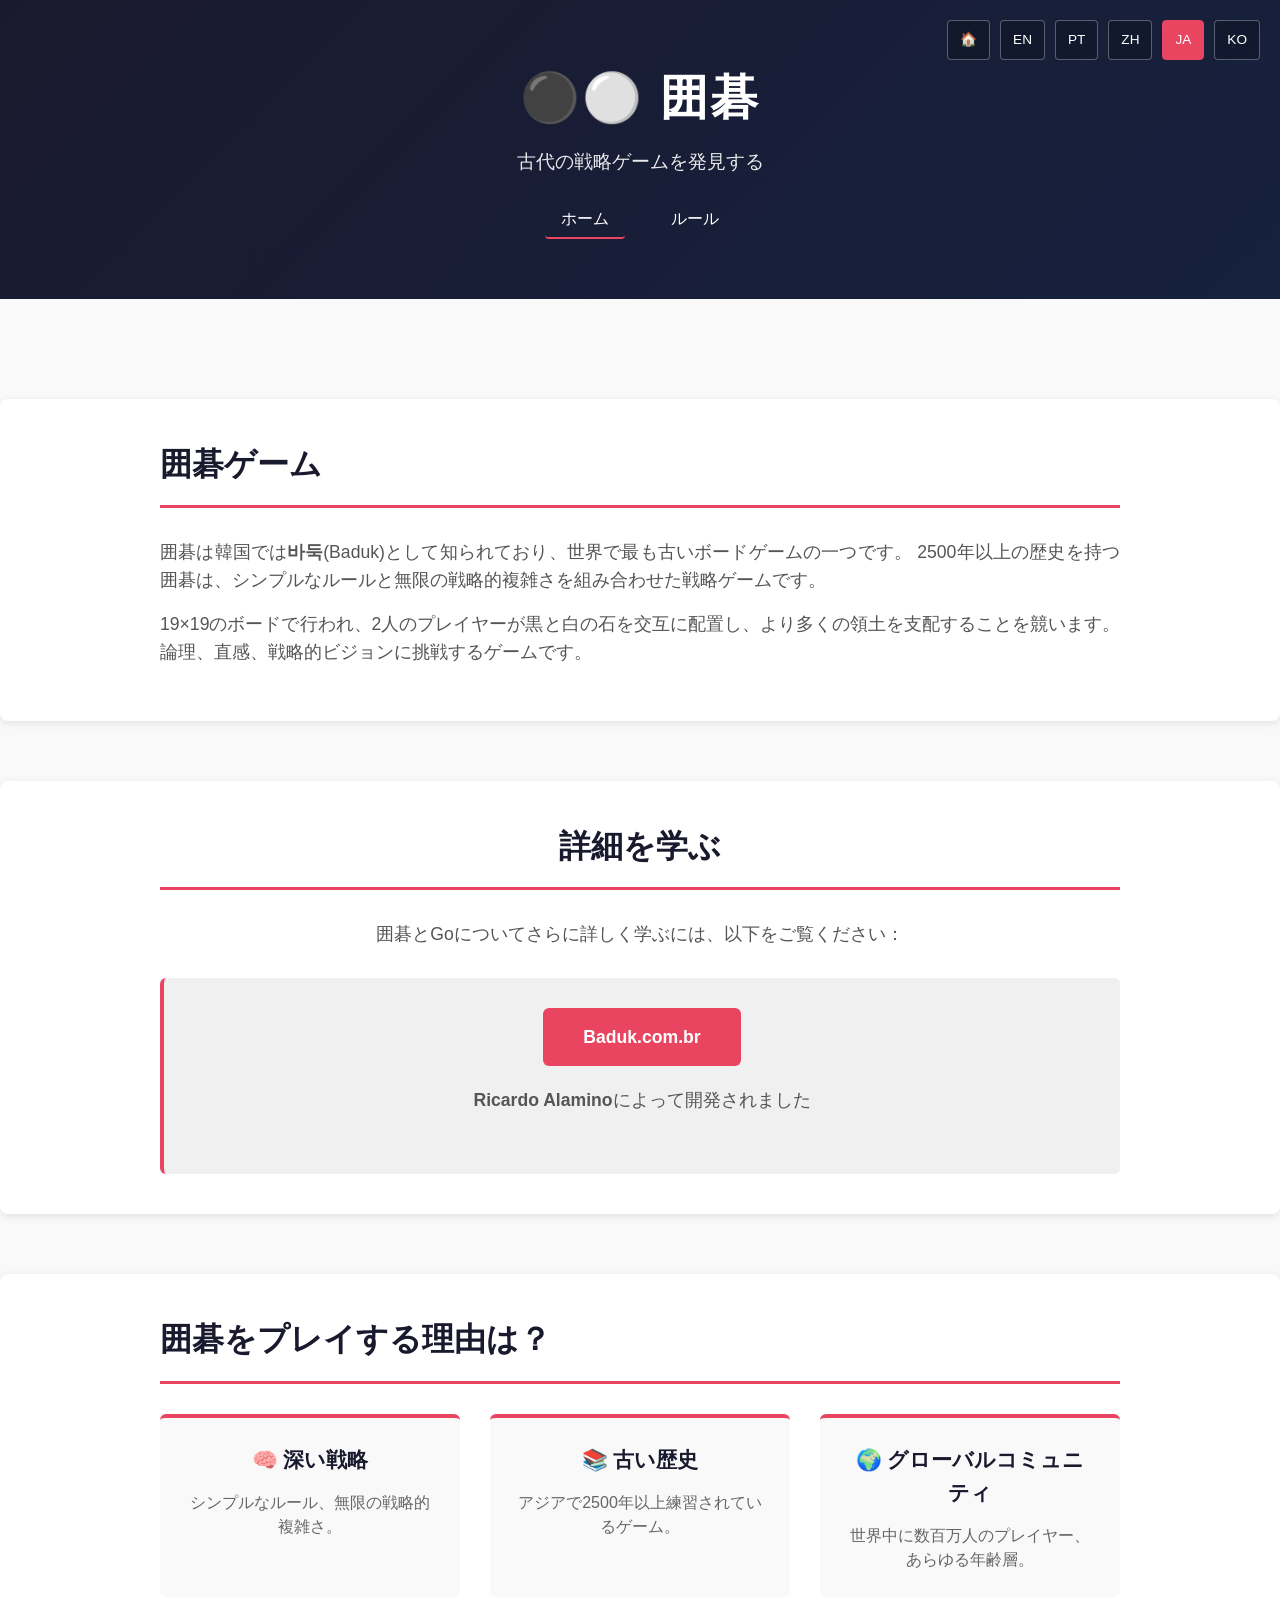
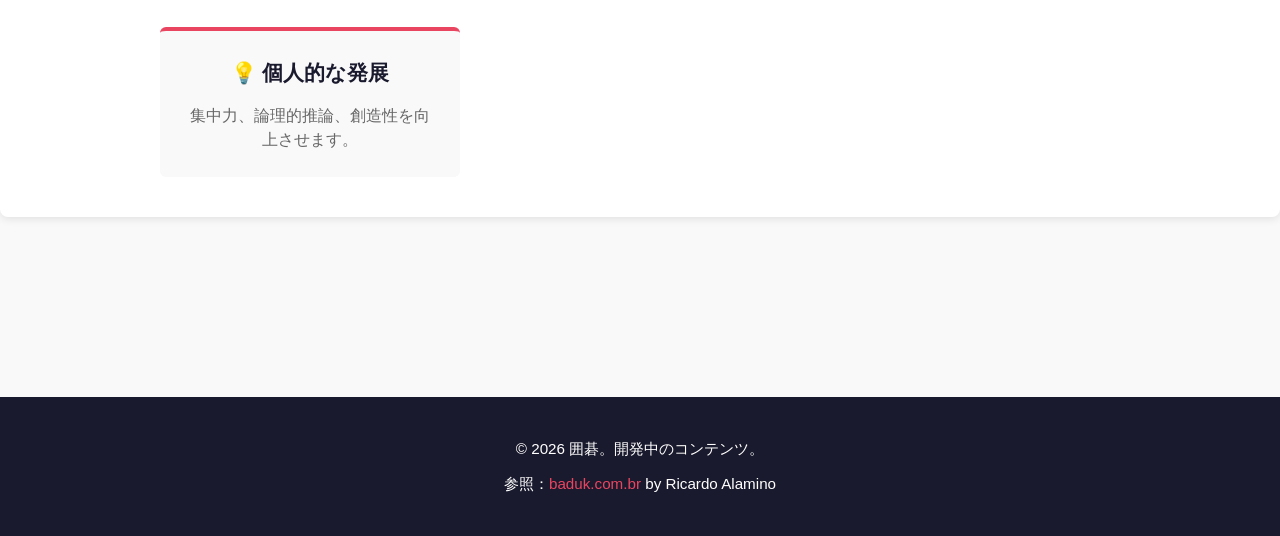
==== index-ja.html @ 53584274 "Initial commit: static Go/Baduk site, 5 languages" ====
<!DOCTYPE html>
<html lang="ja">
<head>
    <meta charset="UTF-8">
    <meta name="viewport" content="width=device-width, initial-scale=1.0">
    <meta name="description" content="囲碁 (Go/Baduk) - 2500年以上の歴史を持つ古代の戦略ゲーム。深さ無限、戦略的複雑さを持つこのゲームについて学びましょう。">
    <meta name="keywords" content="囲碁, Go, Baduk, ゲーム, 戦略, ボードゲーム, 古代ゲーム, 19x19">
    <meta property="og:title" content="囲碁 - 古代の戦略ゲーム">
    <meta property="og:description" content="2500年以上の歴史を持つ古代の戦略ゲーム。世界中で数百万人が囲碁をプレイする理由を発見してください。">
    <meta property="og:image" content="https://ricalamino.github.io/site-openclaw/og-image.png">
    <meta property="og:url" content="https://ricalamino.github.io/site-openclaw/index-ja.html">
    <meta property="og:type" content="website">
    <meta name="twitter:card" content="summary_large_image">
    <meta name="twitter:title" content="囲碁 - 古代の戦略ゲーム">
    <meta name="twitter:description" content="2500年以上の歴史を持つ古代の戦略ゲーム。世界中で数百万人が囲碁をプレイする理由を発見してください。">
    <meta name="twitter:image" content="https://ricalamino.github.io/site-openclaw/og-image.png">
    <link rel="canonical" href="https://ricalamino.github.io/site-openclaw/index-ja.html">
    <title>囲碁 - 古代の戦略ゲーム</title>
    <link rel="stylesheet" href="shared-styles.css">
</head>
<body>
    <header>
        <div class="language-selector">
            <a href="index.html" class="lang-btn">🏠</a>
            <a href="index-en.html" class="lang-btn">EN</a>
            <a href="index-pt.html" class="lang-btn">PT</a>
            <a href="index-zh.html" class="lang-btn">ZH</a>
            <a href="index-ja.html" class="lang-btn active">JA</a>
            <a href="index-ko.html" class="lang-btn">KO</a>
        </div>
        <div class="container">
            <h1>⚫⚪ 囲碁</h1>
            <p class="tagline">古代の戦略ゲームを発見する</p>
            <nav class="main-nav">
                <a href="index-ja.html" class="nav-link active">ホーム</a>
                <a href="rules-ja.html" class="nav-link">ルール</a>
            </nav>
        </div>
    </header>

    <main>
        <section class="intro">
            <div class="container">
                <h2>囲碁ゲーム</h2>
                <p>
                    囲碁は韓国では<strong>바둑</strong>(Baduk)として知られており、世界で最も古いボードゲームの一つです。
                    2500年以上の歴史を持つ囲碁は、シンプルなルールと無限の戦略的複雑さを組み合わせた戦略ゲームです。
                </p>
                <p>
                    19×19のボードで行われ、2人のプレイヤーが黒と白の石を交互に配置し、より多くの領土を支配することを競います。
                    論理、直感、戦略的ビジョンに挑戦するゲームです。
                </p>
            </div>
        </section>

        <section class="learn-more">
            <div class="container">
                <h2>詳細を学ぶ</h2>
                <p>囲碁とGoについてさらに詳しく学ぶには、以下をご覧ください：</p>
                <div class="link-box">
                    <a href="https://www.baduk.com.br" target="_blank" class="cta-button">Baduk.com.br</a>
                    <p class="credit"><strong>Ricardo Alamino</strong>によって開発されました</p>
                </div>
            </div>
        </section>

        <section class="features">
            <div class="container">
                <h2>囲碁をプレイする理由は？</h2>
                <div class="feature-grid">
                    <div class="feature-card">
                        <h3>🧠 深い戦略</h3>
                        <p>シンプルなルール、無限の戦略的複雑さ。</p>
                    </div>
                    <div class="feature-card">
                        <h3>📚 古い歴史</h3>
                        <p>アジアで2500年以上練習されているゲーム。</p>
                    </div>
                    <div class="feature-card">
                        <h3>🌍 グローバルコミュニティ</h3>
                        <p>世界中に数百万人のプレイヤー、あらゆる年齢層。</p>
                    </div>
                    <div class="feature-card">
                        <h3>💡 個人的な発展</h3>
                        <p>集中力、論理的推論、創造性を向上させます。</p>
                    </div>
                </div>
            </div>
        </section>
    </main>

    <footer>
        <div class="container">
            <p>&copy; 2026 囲碁。開発中のコンテンツ。</p>
            <p>参照：<a href="https://www.baduk.com.br" target="_blank">baduk.com.br</a> by Ricardo Alamino</p>
        </div>
    </footer>

    <script>
        localStorage.setItem('baduk-language', 'ja');
    </script>
</body>
</html>
---- shared-styles.css ----
/* Reset e estilos base */
* {
    margin: 0;
    padding: 0;
    box-sizing: border-box;
}

body {
    font-family: -apple-system, BlinkMacSystemFont, 'Segoe UI', Roboto, 'Helvetica Neue', Arial, sans-serif;
    line-height: 1.6;
    color: #333;
    background-color: #f9f9f9;
}

/* Container */
.container {
    max-width: 1000px;
    margin: 0 auto;
    padding: 0 20px;
}

/* Language Selector */
.language-selector {
    position: absolute;
    top: 20px;
    right: 20px;
    display: flex;
    gap: 10px;
    z-index: 100;
}

.lang-btn {
    padding: 8px 12px;
    border: 1px solid rgba(255, 255, 255, 0.3);
    background-color: rgba(0, 0, 0, 0.2);
    color: white;
    text-decoration: none;
    border-radius: 4px;
    font-size: 0.85rem;
    font-weight: 500;
    transition: all 0.3s ease;
    cursor: pointer;
}

.lang-btn:hover {
    background-color: rgba(0, 0, 0, 0.4);
    border-color: rgba(255, 255, 255, 0.6);
}

.lang-btn.active {
    background-color: #e94560;
    border-color: #e94560;
}

/* Header */
header {
    background: linear-gradient(135deg, #1a1a2e 0%, #16213e 100%);
    color: white;
    padding: 60px 0;
    text-align: center;
    position: relative;
}

header h1 {
    font-size: 3rem;
    margin-bottom: 10px;
    font-weight: 700;
    letter-spacing: 2px;
}

.tagline {
    font-size: 1.2rem;
    opacity: 0.9;
    font-weight: 300;
    margin-bottom: 20px;
}

/* Main navigation */
.main-nav {
    display: flex;
    justify-content: center;
    gap: 30px;
    flex-wrap: wrap;
}

.nav-link {
    color: white;
    text-decoration: none;
    font-size: 1rem;
    font-weight: 500;
    padding: 8px 16px;
    border-radius: 4px;
    transition: background-color 0.3s ease, color 0.3s ease;
}

.nav-link:hover {
    background-color: rgba(233, 69, 96, 0.3);
}

.nav-link.active {
    border-bottom: 2px solid #e94560;
    padding-bottom: 6px;
}

/* Main */
main {
    padding: 40px 0;
}

section {
    margin: 60px 0;
}

section h2 {
    font-size: 2rem;
    margin-bottom: 30px;
    color: #1a1a2e;
    border-bottom: 3px solid #e94560;
    padding-bottom: 15px;
}

/* Intro Section */
.intro {
    background-color: white;
    padding: 40px;
    border-radius: 8px;
    box-shadow: 0 2px 8px rgba(0, 0, 0, 0.1);
}

.intro p {
    font-size: 1.1rem;
    margin-bottom: 15px;
    text-align: justify;
    color: #555;
}

/* Learn More Section */
.learn-more {
    text-align: center;
    padding: 40px;
    background-color: white;
    border-radius: 8px;
    box-shadow: 0 2px 8px rgba(0, 0, 0, 0.1);
}

.learn-more p {
    font-size: 1.1rem;
    margin-bottom: 30px;
    color: #555;
}

.link-box {
    padding: 30px;
    background-color: #f0f0f0;
    border-radius: 6px;
    border-left: 4px solid #e94560;
}

.cta-button {
    display: inline-block;
    padding: 15px 40px;
    background-color: #e94560;
    color: white;
    text-decoration: none;
    border-radius: 6px;
    font-size: 1.1rem;
    font-weight: 600;
    transition: background-color 0.3s ease, transform 0.2s ease;
}

.cta-button:hover {
    background-color: #d63350;
    transform: translateY(-2px);
}

.credit {
    margin-top: 20px;
    font-size: 0.95rem;
    color: #666;
}

/* Features Section */
.features {
    background-color: white;
    padding: 40px;
    border-radius: 8px;
    box-shadow: 0 2px 8px rgba(0, 0, 0, 0.1);
}

.feature-grid {
    display: grid;
    grid-template-columns: repeat(auto-fit, minmax(250px, 1fr));
    gap: 30px;
    margin-top: 30px;
}

.feature-card {
    padding: 25px;
    background-color: #f9f9f9;
    border-radius: 6px;
    border-top: 4px solid #e94560;
    text-align: center;
    transition: transform 0.3s ease, box-shadow 0.3s ease;
}

.feature-card:hover {
    transform: translateY(-5px);
    box-shadow: 0 4px 12px rgba(233, 69, 96, 0.2);
}

.feature-card h3 {
    font-size: 1.3rem;
    margin-bottom: 15px;
    color: #1a1a2e;
}

.feature-card p {
    color: #666;
    line-height: 1.5;
}

/* Navigation breadcrumb */
.breadcrumb {
    background-color: #f0f0f0;
    padding: 15px 0;
    border-bottom: 1px solid #ddd;
}

.breadcrumb a {
    color: #e94560;
    text-decoration: none;
    font-weight: 500;
    font-size: 0.95rem;
    transition: color 0.3s ease;
}

.breadcrumb a:hover {
    color: #d63350;
    text-decoration: underline;
}

/* Rules page styles */
.rules-intro {
    background-color: white;
    padding: 40px;
    border-radius: 8px;
    box-shadow: 0 2px 8px rgba(0, 0, 0, 0.1);
    margin-bottom: 40px;
}

.rules-intro p {
    font-size: 1.1rem;
    color: #555;
    line-height: 1.8;
}

.rule-section {
    background-color: white;
    padding: 40px;
    margin-bottom: 30px;
    border-radius: 8px;
    box-shadow: 0 2px 8px rgba(0, 0, 0, 0.1);
    border-left: 5px solid #e94560;
}

.rule-section h2 {
    font-size: 1.8rem;
    margin-bottom: 25px;
    color: #1a1a2e;
    border-bottom: 2px solid #e94560;
    padding-bottom: 10px;
}

.rule-content {
    line-height: 1.8;
}

.rule-content p {
    font-size: 1.05rem;
    color: #555;
    margin-bottom: 15px;
    text-align: justify;
}

.rule-list {
    list-style-position: inside;
    margin: 20px 0 20px 20px;
    color: #555;
}

.rule-list li {
    margin-bottom: 10px;
    font-size: 1.05rem;
    line-height: 1.6;
}

.example-box {
    background-color: #f9f9f9;
    border-left: 4px solid #e94560;
    padding: 20px;
    margin: 20px 0;
    border-radius: 4px;
    font-size: 1rem;
    color: #666;
    line-height: 1.7;
    font-style: italic;
}

.call-to-action {
    background: linear-gradient(135deg, #1a1a2e 0%, #16213e 100%);
    color: white;
    padding: 50px 40px;
    border-radius: 8px;
    text-align: center;
    margin-bottom: 40px;
}

.call-to-action h2 {
    color: white;
    border-bottom-color: #e94560;
    text-align: center;
}

.call-to-action p {
    font-size: 1.1rem;
    margin-bottom: 30px;
    line-height: 1.8;
    color: rgba(255, 255, 255, 0.95);
}

/* Language Landing Page */
.landing-container {
    text-align: center;
    padding: 60px 20px;
}

.landing-header {
    margin-bottom: 50px;
}

.landing-header h1 {
    font-size: 2.5rem;
    color: #1a1a2e;
    margin-bottom: 20px;
}

.landing-header p {
    font-size: 1.3rem;
    color: #666;
    max-width: 600px;
    margin: 0 auto 30px;
}

.language-section h2 {
    font-size: 2rem;
    color: #1a1a2e;
    margin-bottom: 40px;
    border: none;
}

.language-grid {
    display: grid;
    grid-template-columns: repeat(auto-fit, minmax(150px, 1fr));
    gap: 20px;
    max-width: 800px;
    margin: 0 auto 60px;
}

.language-card {
    display: flex;
    flex-direction: column;
    align-items: center;
    justify-content: center;
    padding: 30px 20px;
    background-color: white;
    border-radius: 8px;
    box-shadow: 0 2px 8px rgba(0, 0, 0, 0.1);
    text-decoration: none;
    color: #1a1a2e;
    transition: all 0.3s ease;
    border: 2px solid transparent;
    cursor: pointer;
}

.language-card:hover {
    border-color: #e94560;
    box-shadow: 0 4px 16px rgba(233, 69, 96, 0.2);
    transform: translateY(-5px);
}

.language-flag {
    font-size: 2.5rem;
    margin-bottom: 10px;
}

.language-name {
    font-size: 1.1rem;
    font-weight: 600;
}

.language-native {
    font-size: 0.85rem;
    color: #999;
    margin-top: 5px;
}

/* Footer */
footer {
    background-color: #1a1a2e;
    color: white;
    text-align: center;
    padding: 30px 0;
    margin-top: 80px;
}

footer p {
    margin: 10px 0;
    font-size: 0.95rem;
}

footer a {
    color: #e94560;
    text-decoration: none;
    font-weight: 500;
}

footer a:hover {
    text-decoration: underline;
}

/* Responsivo */
@media (max-width: 768px) {
    header h1 {
        font-size: 2rem;
    }

    .tagline {
        font-size: 1rem;
    }

    section h2 {
        font-size: 1.5rem;
    }

    .intro p {
        font-size: 1rem;
    }

    .feature-grid {
        grid-template-columns: 1fr;
    }

    .language-selector {
        flex-wrap: wrap;
        width: 100%;
        position: static;
        justify-content: center;
        margin-top: 20px;
    }

    .language-grid {
        grid-template-columns: repeat(auto-fit, minmax(140px, 1fr));
    }
}
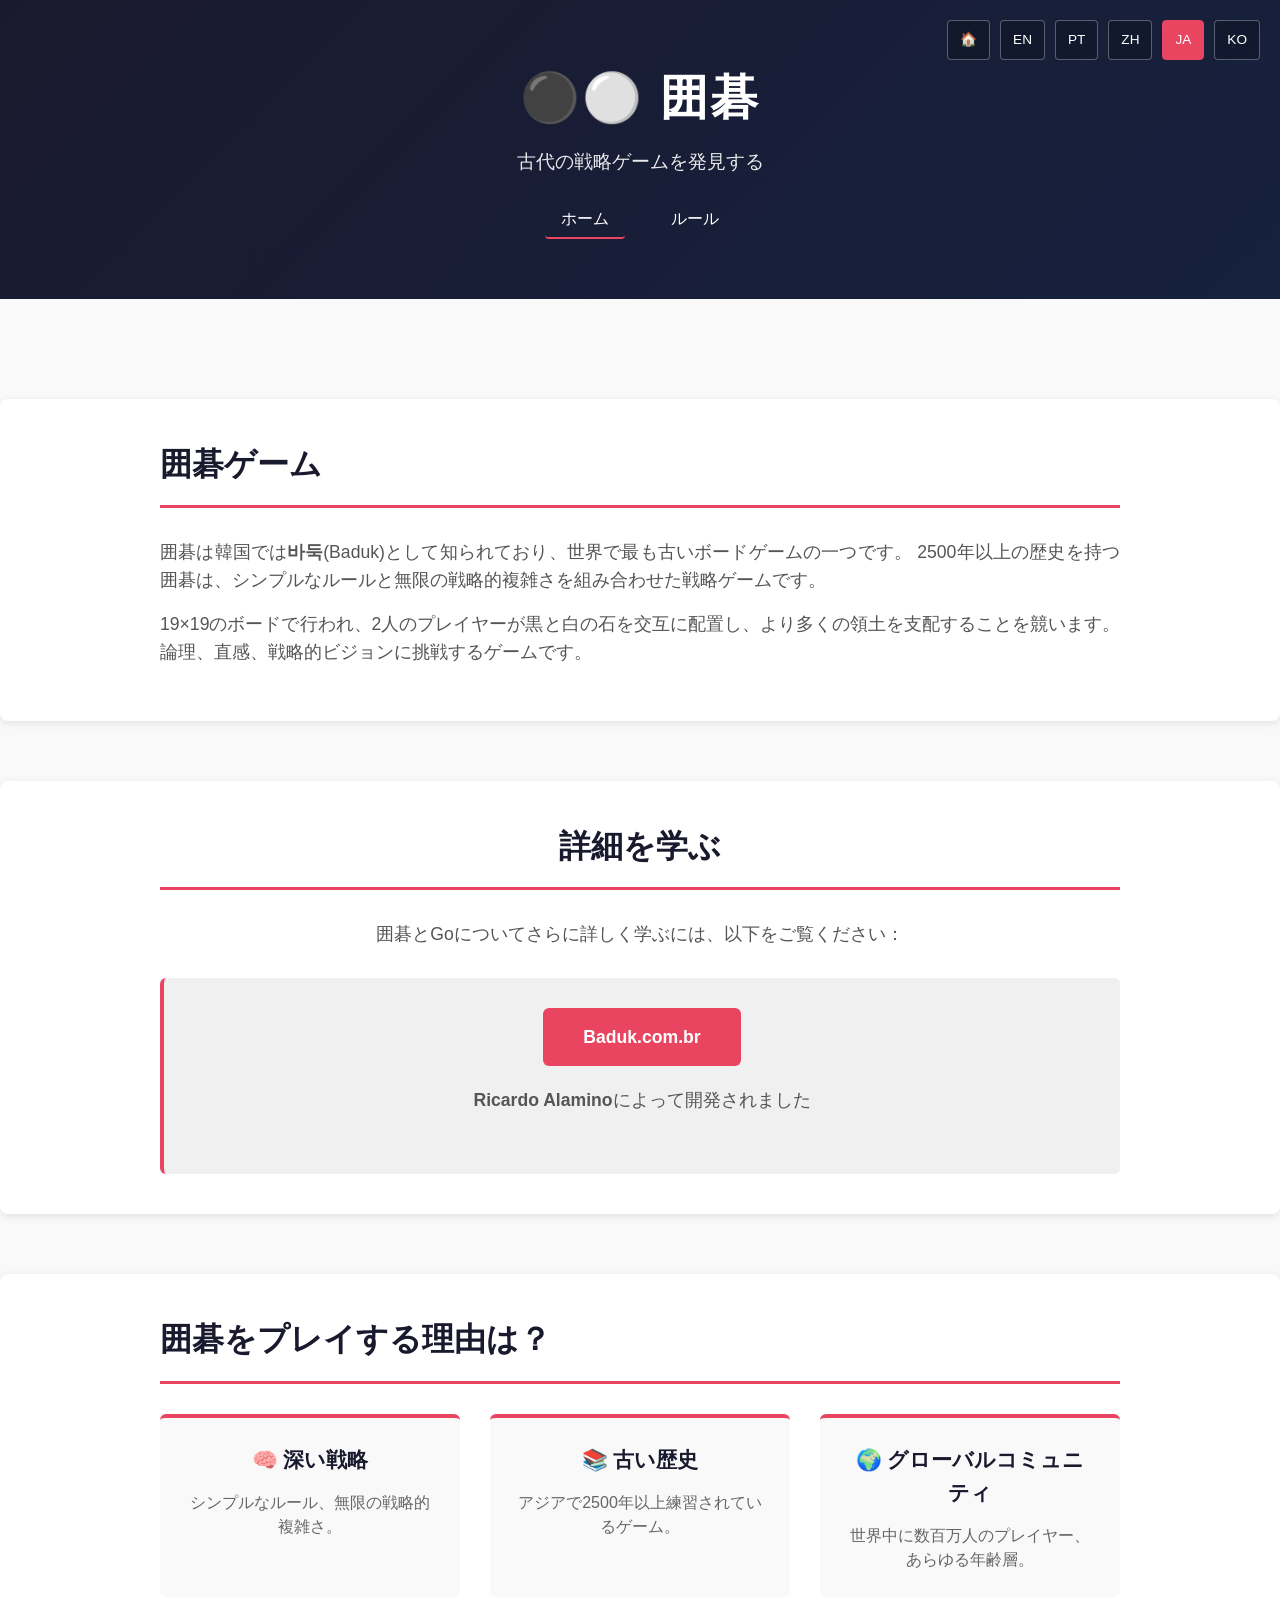
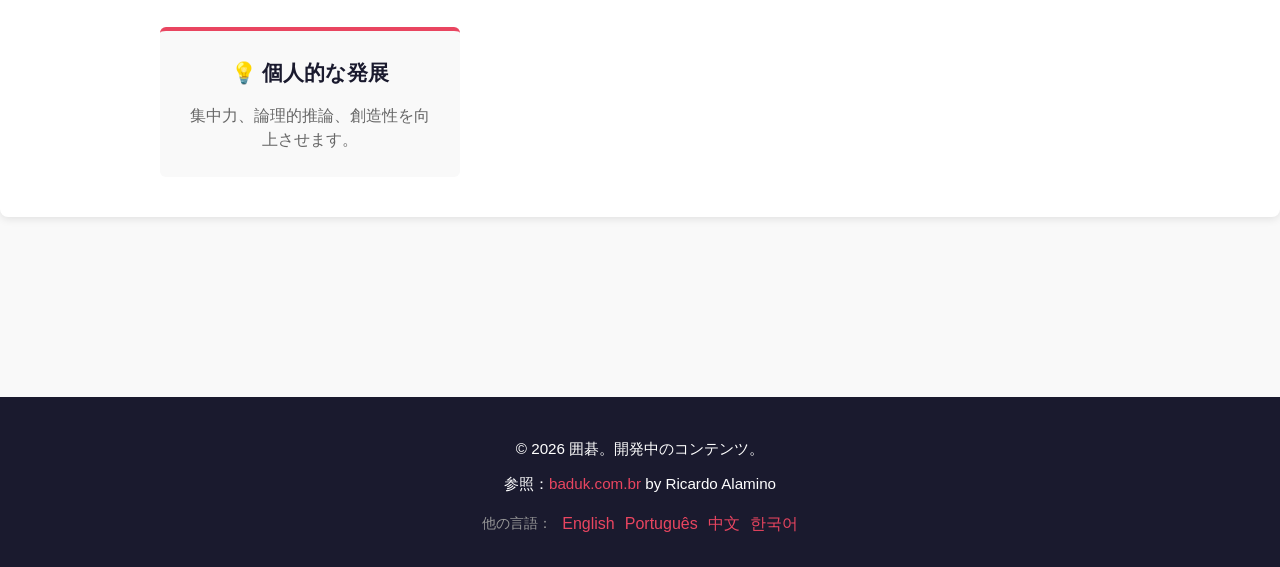
==== commit b9fb2c80: "nav-idiomas: linkar as outras 4 línguas no rodapé de todas as 10 páginas - footer de index-{en,pt,zh" ====
--- a/index-ja.html
+++ b/index-ja.html
@@ -93,6 +93,13 @@
         <div class="container">
             <p>&copy; 2026 囲碁。開発中のコンテンツ。</p>
             <p>参照：<a href="https://www.baduk.com.br" target="_blank">baduk.com.br</a> by Ricardo Alamino</p>
+            <nav class="footer-langs" aria-label="他の言語">
+                <span class="footer-langs-label">他の言語：</span>
+                <a href="index-en.html">English</a>
+                <a href="index-pt.html">Português</a>
+                <a href="index-zh.html">中文</a>
+                <a href="index-ko.html">한국어</a>
+            </nav>
         </div>
     </footer>
 
--- a/shared-styles.css
+++ b/shared-styles.css
@@ -428,6 +428,20 @@
     text-decoration: underline;
 }
 
+.footer-langs {
+    margin-top: 15px;
+    display: flex;
+    flex-wrap: wrap;
+    justify-content: center;
+    align-items: center;
+    gap: 10px;
+}
+
+.footer-langs-label {
+    color: #999;
+    font-size: 0.85rem;
+}
+
 /* Responsivo */
 @media (max-width: 768px) {
     header h1 {
